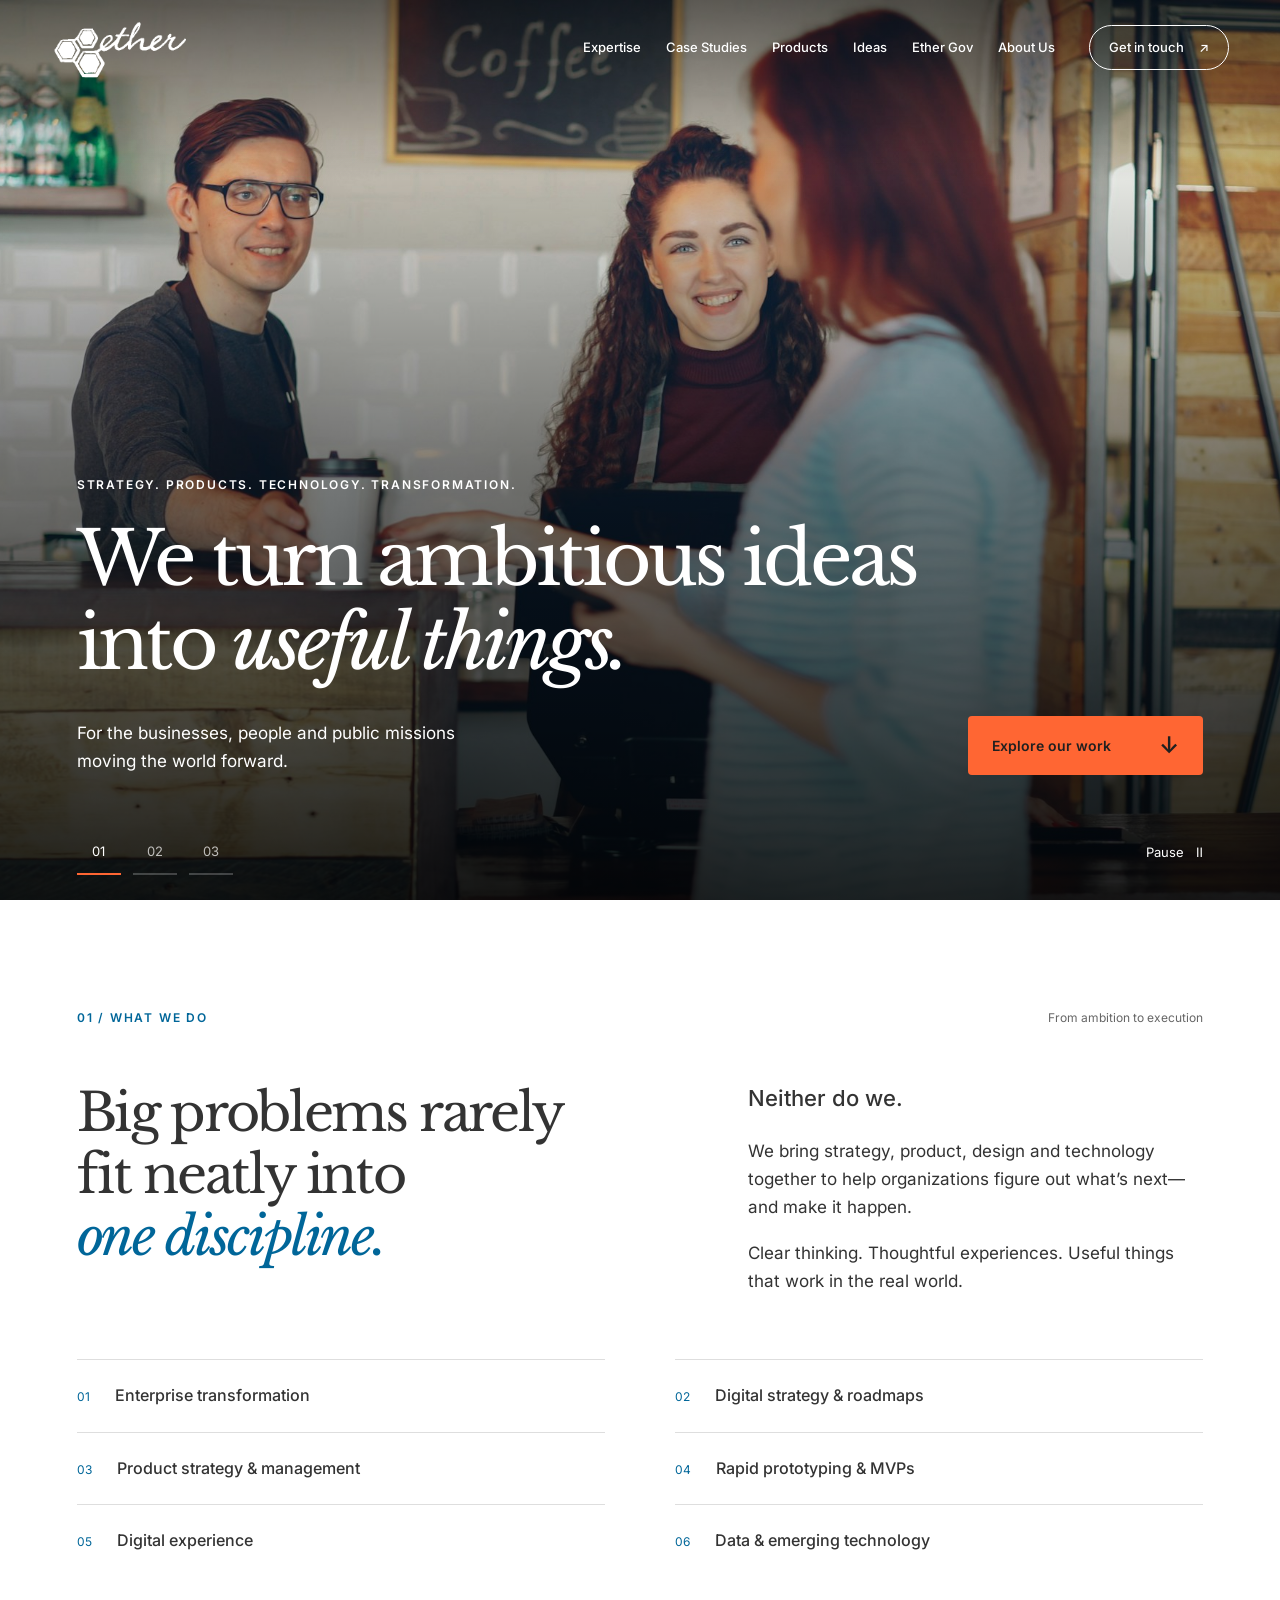
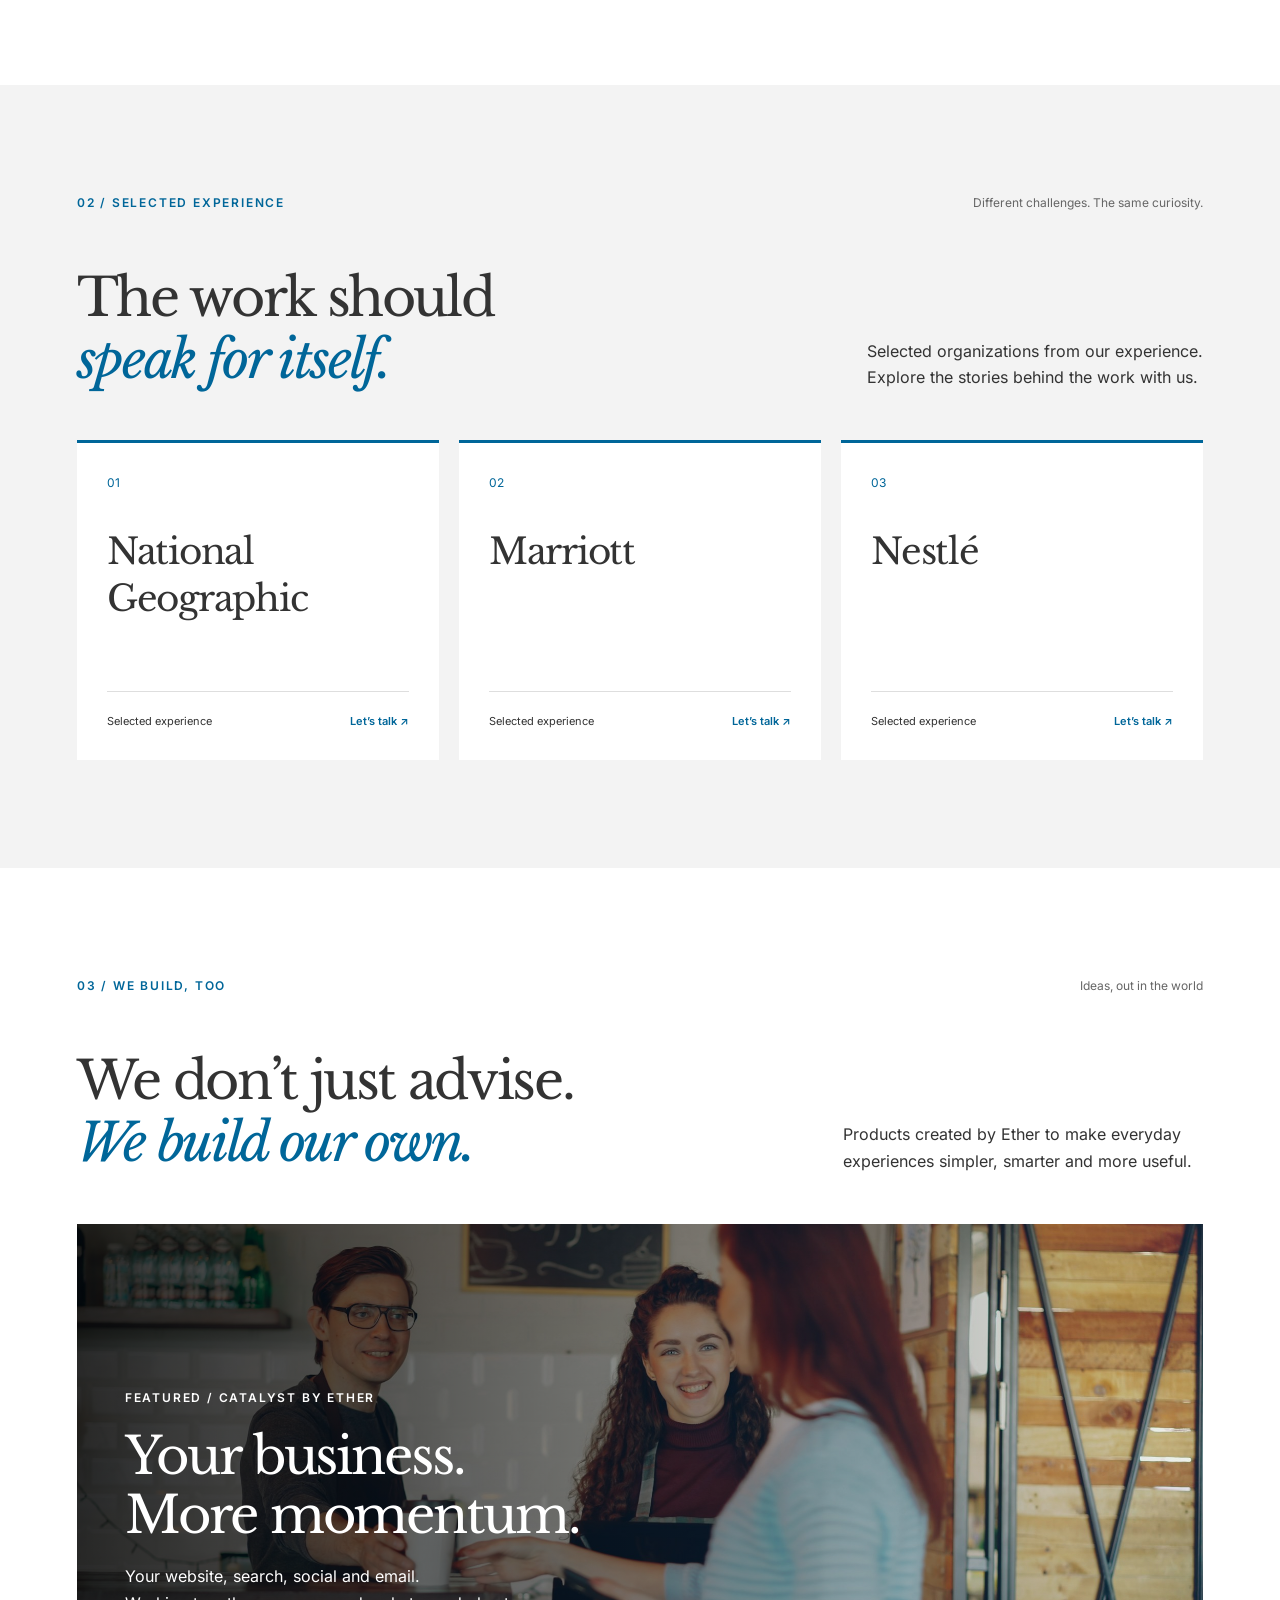
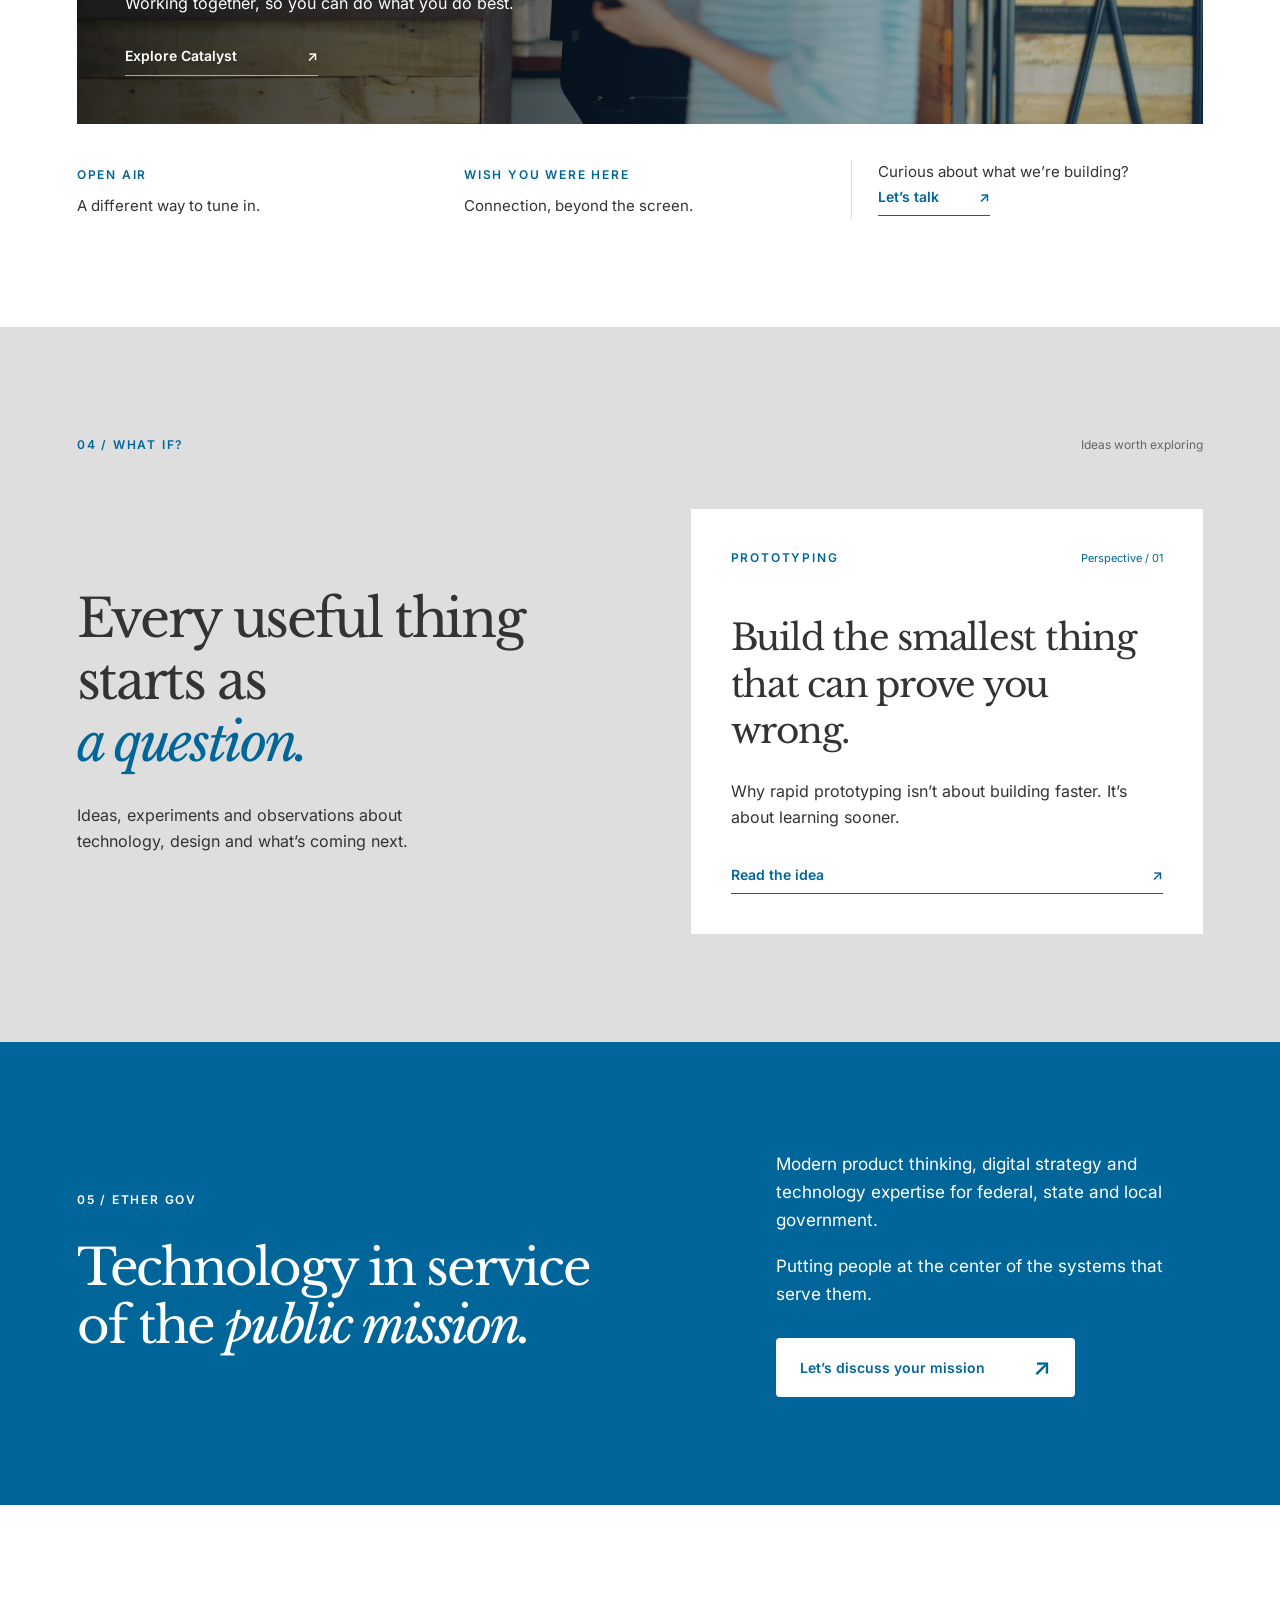
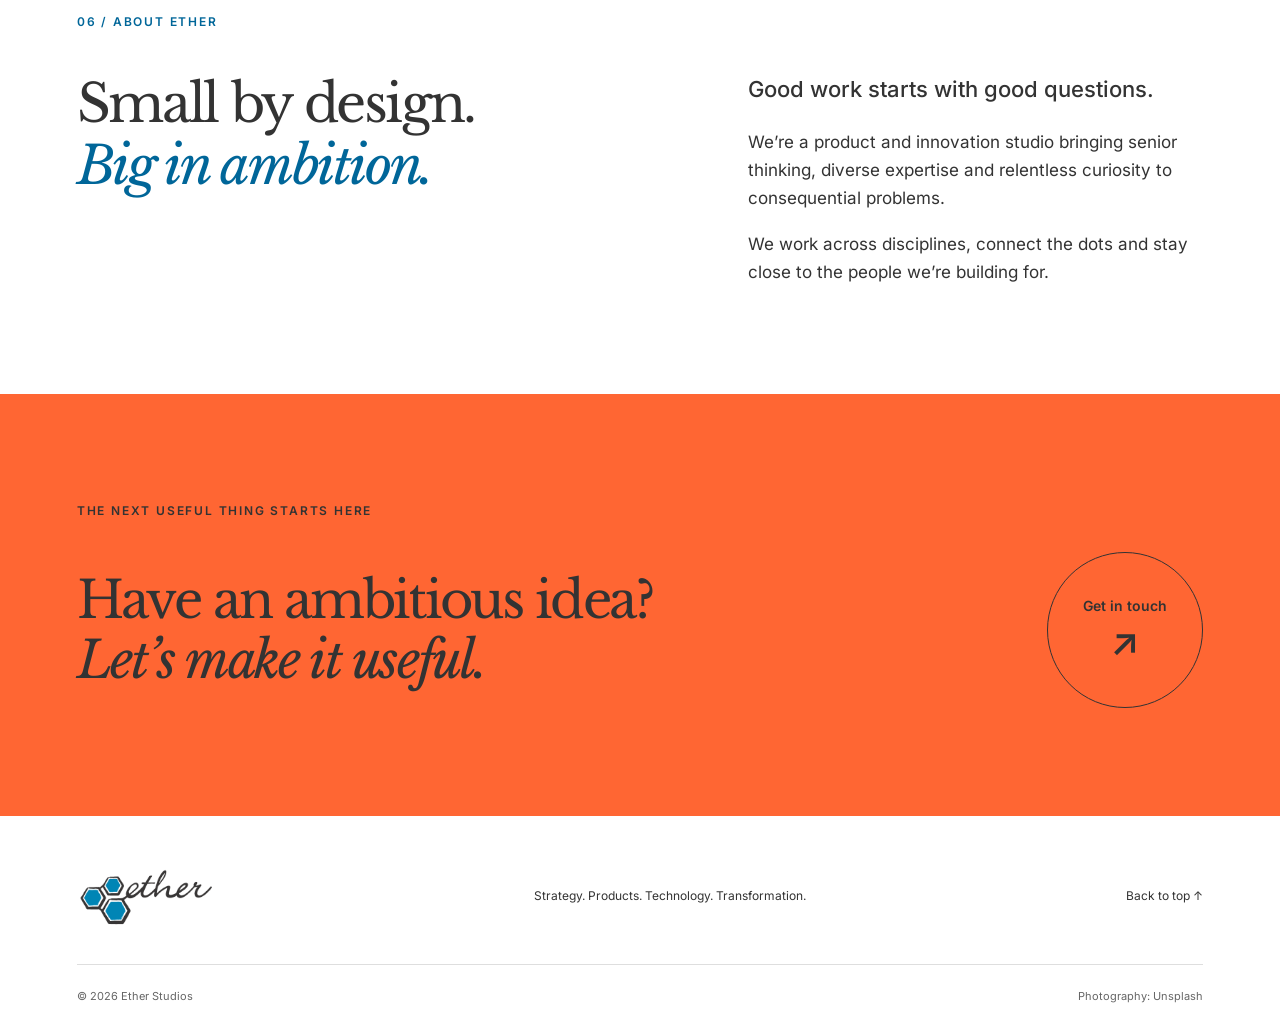
==== index.html @ bb3053fa "Preserve approved responsive homepage and rotating hero" ====
<!doctype html>
<html lang="en">
<head>
<meta charset="utf-8"><meta name="viewport" content="width=device-width, initial-scale=1">
<title>Ether — We turn ambitious ideas into useful things.</title>
<meta name="description" content="Strategy, products, technology and transformation. Ether brings senior thinking and practical creativity to ambitious ideas.">
<meta name="robots" content="noindex, nofollow">
<link rel="icon" href="assets/ether-logo.png" type="image/png">
<link rel="stylesheet" href="assets/fonts.css"><link rel="stylesheet" href="styles.css">
<script src="script.js" defer></script>
</head>
<body>
<a class="skip" href="#main">Skip to content</a>
<header class="header"><a class="logo" href="#top" aria-label="Ether home"><img src="assets/ether-logo.png" width="379" height="171" alt="Ether"></a><button class="menu-toggle" aria-expanded="false" aria-controls="navigation">Menu <span aria-hidden="true">＋</span></button><nav id="navigation" aria-label="Main navigation"><a href="#expertise">Expertise</a><a href="#work">Case Studies</a><a href="#products">Products</a><a href="#ideas">Ideas</a><a href="#government">Ether Gov</a><a href="#about">About Us</a><a class="nav-contact" href="#contact">Get in touch <span aria-hidden="true">↗</span></a></nav></header>
<main id="main">
<section class="hero" id="top" aria-label="Ether highlights" aria-roledescription="carousel">
<div class="hero-slide is-active" role="group" aria-roledescription="slide" aria-label="1 of 3: Our promise"><img class="hero-photo" src="assets/coffee-moment.jpg" width="2200" height="1238" alt="A barista hands a coffee to a customer." fetchpriority="high"><div class="hero-scrim"></div><div class="hero-content wrap"><p class="eyebrow">Strategy. Products. Technology. Transformation.</p><h1>We turn ambitious ideas<br class="desktop-break"> into <em>useful things.</em></h1><div class="hero-bottom"><p>For the businesses, people and public missions<br class="desktop-break"> moving the world forward.</p><a class="button button-orange" href="#work">Explore our work <span aria-hidden="true">↓</span></a></div></div></div>
<div class="hero-slide" role="group" aria-roledescription="slide" aria-label="2 of 3: Products" aria-hidden="true" inert><img class="hero-photo" src="assets/products-team.jpg" alt="Colleagues working together around laptops at a shared table."><div class="hero-scrim"></div><div class="hero-content wrap"><p class="eyebrow">Products / Built by Ether</p><h2>We don’t just advise.<br><em>We build our own.</em></h2><div class="hero-bottom"><p>Products that make everyday experiences<br class="desktop-break"> simpler, smarter and more useful.</p><a class="button button-orange" href="#products">Discover our products <span aria-hidden="true">↓</span></a></div></div></div>
<div class="hero-slide" role="group" aria-roledescription="slide" aria-label="3 of 3: Ether Gov" aria-hidden="true" inert><img class="hero-photo" src="assets/public-library.jpg" alt="People studying and using computers in a public library."><div class="hero-scrim"></div><div class="hero-content wrap"><p class="eyebrow">Ether Gov / People at the center</p><h2>Technology in service<br>of the <em>public mission.</em></h2><div class="hero-bottom"><p>Digital strategy and modern product thinking<br class="desktop-break"> for the systems that serve us all.</p><a class="button button-orange" href="#government">Explore Ether Gov <span aria-hidden="true">↓</span></a></div></div></div>
<div class="hero-controls wrap" aria-label="Slideshow controls"><div class="slide-selectors"><button aria-label="Show slide 1: Our promise" aria-current="true" data-slide="0">01</button><button aria-label="Show slide 2: Products" data-slide="1">02</button><button aria-label="Show slide 3: Ether Gov" data-slide="2">03</button></div><button class="rotation-toggle" aria-label="Pause slideshow">Pause <span aria-hidden="true">Ⅱ</span></button></div>
</section>
<section class="expertise section wrap" id="expertise"><div class="section-meta"><p class="eyebrow">01 / What we do</p><span>From ambition to execution</span></div><div class="intro-grid"><h2>Big problems rarely<br>fit neatly into<br><em>one discipline.</em></h2><div class="intro-copy"><p class="lead">Neither do we.</p><p>We bring strategy, product, design and technology together to help organizations figure out what’s next—and make it happen.</p><p>Clear thinking. Thoughtful experiences. Useful things that work in the real world.</p></div></div><div class="capabilities"><div><span>01</span><h3>Enterprise transformation</h3></div><div><span>02</span><h3>Digital strategy & roadmaps</h3></div><div><span>03</span><h3>Product strategy & management</h3></div><div><span>04</span><h3>Rapid prototyping & MVPs</h3></div><div><span>05</span><h3>Digital experience</h3></div><div><span>06</span><h3>Data & emerging technology</h3></div></div></section>
<section class="work section" id="work"><div class="wrap"><div class="section-meta"><p class="eyebrow">02 / Selected experience</p><span>Different challenges. The same curiosity.</span></div><div class="section-heading"><h2>The work should<br><em>speak for itself.</em></h2><p>Selected organizations from our experience.<br>Explore the stories behind the work with us.</p></div><div class="work-grid"><article class="work-card"><span class="project-number">01</span><h3>National<br>Geographic</h3><div class="work-card-bottom"><span>Selected experience</span><a href="#contact" aria-label="Discuss our National Geographic experience">Let’s talk <span aria-hidden="true">↗</span></a></div></article><article class="work-card"><span class="project-number">02</span><h3>Marriott</h3><div class="work-card-bottom"><span>Selected experience</span><a href="#contact" aria-label="Discuss our Marriott experience">Let’s talk <span aria-hidden="true">↗</span></a></div></article><article class="work-card"><span class="project-number">03</span><h3>Nestlé</h3><div class="work-card-bottom"><span>Selected experience</span><a href="#contact" aria-label="Discuss our Nestlé experience">Let’s talk <span aria-hidden="true">↗</span></a></div></article></div></div></section>
<section class="products section wrap" id="products"><div class="section-meta"><p class="eyebrow">03 / We build, too</p><span>Ideas, out in the world</span></div><div class="section-heading"><h2>We don’t just advise.<br><em>We build our own.</em></h2><p>Products created by Ether to make everyday experiences simpler, smarter and more useful.</p></div><a class="catalyst-feature" href="https://www.etherstudios.net/products/catalyst/"><img src="assets/coffee-moment.jpg" width="2200" height="1238" loading="lazy" alt="A customer and café team sharing a moment at the counter."><div class="product-scrim"></div><div class="catalyst-copy"><p class="eyebrow">Featured / Catalyst by Ether</p><h3>Your business.<br>More momentum.</h3><p>Your website, search, social and email.<br>Working together, so you can do what you do best.</p><span class="feature-link">Explore Catalyst <span aria-hidden="true">↗</span></span></div></a><div class="product-notes"><div><span class="eyebrow">Open Air</span><p>A different way to tune in.</p></div><div><span class="eyebrow">Wish You Were Here</span><p>Connection, beyond the screen.</p></div><p class="product-invitation">Curious about what we’re building?<br><a class="text-link" href="#contact">Let’s talk <span aria-hidden="true">↗</span></a></p></div></section>
<section class="ideas section" id="ideas"><div class="wrap"><div class="section-meta"><p class="eyebrow">04 / What if?</p><span>Ideas worth exploring</span></div><div class="ideas-grid"><div><h2>Every useful thing<br>starts as<br><em>a question.</em></h2><p>Ideas, experiments and observations about technology, design and what’s coming next.</p></div><article class="idea-card"><div class="idea-top"><span class="eyebrow">Prototyping</span><span>Perspective / 01</span></div><h3>Build the smallest thing that can prove you wrong.</h3><p>Why rapid prototyping isn’t about building faster. It’s about learning sooner.</p><button class="text-link" data-open-idea>Read the idea <span aria-hidden="true">↗</span></button></article></div></div></section>
<section class="government section" id="government"><div class="wrap government-grid"><div><p class="eyebrow">05 / Ether Gov</p><h2>Technology in service<br>of the <em>public mission.</em></h2></div><div><p>Modern product thinking, digital strategy and technology expertise for federal, state and local government.</p><p>Putting people at the center of the systems that serve them.</p><a class="button button-light" href="#contact">Let’s discuss your mission <span aria-hidden="true">↗</span></a></div></div></section>
<section class="about section wrap" id="about"><p class="eyebrow">06 / About Ether</p><div class="intro-grid"><h2>Small by design.<br><em>Big in ambition.</em></h2><div class="intro-copy"><p class="lead">Good work starts with good questions.</p><p>We’re a product and innovation studio bringing senior thinking, diverse expertise and relentless curiosity to consequential problems.</p><p>We work across disciplines, connect the dots and stay close to the people we’re building for.</p></div></div></section>
<section class="contact section" id="contact"><div class="wrap"><p class="eyebrow">The next useful thing starts here</p><div class="contact-row"><h2>Have an ambitious idea?<br><em>Let’s make it useful.</em></h2><a class="contact-circle" href="https://www.etherstudios.net/#contact"><span>Get in touch</span><span aria-hidden="true">↗</span></a></div></div></section>
</main>
<footer class="footer wrap"><div class="footer-main"><a class="logo" href="#top" aria-label="Ether home"><img src="assets/ether-logo.png" width="379" height="171" alt="Ether"></a><p>Strategy. Products. Technology. Transformation.</p><a href="#top">Back to top ↑</a></div><div class="footer-bottom"><span>© <span id="year">2026</span> Ether Studios</span><a href="https://unsplash.com/photos/a-customer-receives-a-coffee-at-a-coffee-shop-a641UgoV9Yw">Photography: Unsplash</a></div></footer>
<dialog id="idea-dialog" aria-labelledby="idea-title"><button class="dialog-close" aria-label="Close article">Close ×</button><article><p class="eyebrow">Ideas / Prototyping</p><h2 id="idea-title">Build the smallest thing that can prove you wrong.</h2><p class="article-deck">A prototype is a question you can put in someone’s hands.</p><p>An ambitious idea usually arrives with a long list of things it could become. Before building all of them, it helps to ask a smaller question: what would we need to learn to know whether this is worth pursuing?</p><h3>Start with the uncertainty.</h3><p>Maybe people don’t understand the offer. Maybe a task takes too many steps. Maybe the technology works, but doesn’t fit into anyone’s day. Pick the uncertainty that matters most. Then build only enough to test it.</p><h3>Make it real enough to learn.</h3><p>A paper sketch can test a conversation. A clickable screen can reveal a confusing flow. A simple working tool can show whether someone comes back. The right prototype is the one that makes the question answerable.</p><h3>Let the answer change the plan.</h3><p>Watch what people do. Ask what surprised them. Notice the workarounds. If the idea needs to change, that’s useful progress. The goal is to learn while change is still inexpensive.</p><p>Build a little. Learn something that matters. Decide what comes next.</p></article></dialog>
</body></html>
---- assets/fonts.css ----
@font-face {
  font-family: 'Inter';
  font-style: normal;
  font-weight: 400;
  font-display: swap;
  src: url(font-0.ttf) format('truetype');
}
@font-face {
  font-family: 'Inter';
  font-style: normal;
  font-weight: 500;
  font-display: swap;
  src: url(font-1.ttf) format('truetype');
}
@font-face {
  font-family: 'Inter';
  font-style: normal;
  font-weight: 600;
  font-display: swap;
  src: url(font-2.ttf) format('truetype');
}
@font-face {
  font-family: 'Inter';
  font-style: normal;
  font-weight: 700;
  font-display: swap;
  src: url(font-3.ttf) format('truetype');
}
@font-face {
  font-family: 'Libre Baskerville';
  font-style: italic;
  font-weight: 400;
  font-display: swap;
  src: url(font-4.ttf) format('truetype');
}
@font-face {
  font-family: 'Libre Baskerville';
  font-style: normal;
  font-weight: 400;
  font-display: swap;
  src: url(font-5.ttf) format('truetype');
}
@font-face {
  font-family: 'Libre Baskerville';
  font-style: normal;
  font-weight: 700;
  font-display: swap;
  src: url(font-6.ttf) format('truetype');
}
---- styles.css ----
:root{--blue:#006699;--orange:#ff6633;--light:#dedede;--dark:#333333;--serif:'Libre Baskerville',Georgia,serif;--sans:Inter,Arial,Helvetica,sans-serif}*{box-sizing:border-box}html{scroll-behavior:smooth;scroll-padding-top:100px}body{margin:0;background:#fff;color:var(--dark);font-family:var(--sans);font-size:16px;line-height:1.65}body.dialog-open{overflow:hidden}a{color:inherit;text-decoration:none}button{font:inherit;color:inherit;cursor:pointer}img{max-width:100%;display:block}h1,h2,h3,p{margin:0}h1,h2{font-family:var(--serif);font-weight:400;line-height:1.18;letter-spacing:-.045em}h2{font-size:clamp(36px,4.1vw,64px)}h2 em{color:var(--blue);font-weight:400}h3{line-height:1.4}p+p{margin-top:18px}a,button{-webkit-tap-highlight-color:transparent}a:focus-visible,button:focus-visible{outline:3px solid var(--blue);outline-offset:6px}.hero a:focus-visible,.government a:focus-visible{outline-color:white}.wrap{width:min(1280px,88%);margin-inline:auto}.section{padding-block:108px}.eyebrow{font:600 12px/1.5 var(--sans);letter-spacing:.15em;text-transform:uppercase}.header{height:96px;padding-inline:4%;display:flex;align-items:center;justify-content:space-between;gap:30px;background:white;position:sticky;top:0;z-index:20;border-bottom:1px solid #eee}.logo img{width:137px;height:auto}.header nav{display:flex;align-items:center;gap:25px;font-size:13px;font-weight:500}.header nav>a:not(.nav-contact):hover{color:var(--blue)}.nav-contact{border:1px solid var(--dark);border-radius:99px;padding:11px 19px;margin-left:9px}.nav-contact span{margin-left:12px}.nav-contact:hover{background:var(--dark);color:#fff}.menu-toggle{display:none}.skip{position:fixed;top:-100px;left:20px;z-index:99;background:white;padding:10px}.skip:focus{top:10px}.hero{position:relative;min-height:740px;height:min(820px,calc(100svh - 96px));color:#fff;display:flex;align-items:flex-end;isolation:isolate;background:var(--dark)}.hero-photo{position:absolute;inset:0;height:100%;width:100%;object-fit:cover;object-position:center 44%;z-index:-3}.hero-scrim{position:absolute;inset:0;background:linear-gradient(0deg,rgba(0,0,0,.85),rgba(0,0,0,.46) 48%,rgba(0,0,0,0) 85%);z-index:-2}.hero-content{padding-bottom:78px}.hero .eyebrow{margin-bottom:24px}.hero h1{font-size:clamp(46px,5.8vw,88px);max-width:1130px;line-height:1.13;letter-spacing:-.05em}.hero h1 em{font-weight:400;color:#fff}.hero-bottom{display:flex;align-items:flex-end;justify-content:space-between;gap:30px;margin-top:30px}.hero-bottom p{font-size:17px;line-height:1.65}.button{display:inline-flex;align-items:center;justify-content:space-between;gap:48px;border-radius:4px;padding:18px 24px;font-size:14px;font-weight:600;transition:transform .2s,background .2s}.button:hover{transform:translateY(-3px)}.button span{font-size:23px;line-height:1}.button-orange{background:var(--orange);color:#202020}.button-light{background:white;color:var(--blue)}.hero-note{position:absolute;right:6%;bottom:20px;font-size:11px;letter-spacing:.05em}.section-meta{display:flex;justify-content:space-between;gap:25px;align-items:center;margin-bottom:54px}.section-meta>.eyebrow{color:var(--blue)}.section-meta>span{font-size:12px;color:#666}.intro-grid{display:grid;grid-template-columns:1.25fr 1fr;gap:9%}.intro-copy{align-self:center;max-width:460px}.intro-copy p{font-size:17px}.intro-copy .lead{font-size:22px;font-weight:500;line-height:1.5;margin-bottom:22px}.capabilities{margin-top:64px;display:grid;grid-template-columns:1fr 1fr;column-gap:70px}.capabilities>div{border-top:1px solid var(--light);display:flex;align-items:baseline;gap:25px;padding:23px 0}.capabilities span{font-size:12px;color:var(--blue)}.capabilities h3{font:500 16px/1.6 var(--sans)}.work{background:#f3f3f3}.section-heading{display:flex;align-items:flex-end;justify-content:space-between;gap:60px;margin-bottom:50px}.section-heading>p{max-width:360px;font-size:16px}.work-grid{display:grid;grid-template-columns:repeat(3,1fr);gap:20px}.work-card{min-height:320px;background:white;padding:30px;display:flex;flex-direction:column;border-top:3px solid var(--blue)}.project-number{font-size:12px;color:var(--blue)}.work-card h3{font:400 clamp(25px,2.8vw,40px)/1.3 var(--serif);margin-block:36px;letter-spacing:-.035em}.work-card-bottom{margin-top:auto;border-top:1px solid var(--light);padding-top:20px;display:flex;justify-content:space-between;gap:15px;font-size:11px}.work-card-bottom>a{font-weight:600;color:var(--blue)}.work-card-bottom>a:hover{text-decoration:underline}.catalyst-feature{position:relative;min-height:500px;display:flex;align-items:flex-end;color:white;overflow:hidden;background:var(--dark);isolation:isolate}.catalyst-feature>img{position:absolute;inset:0;width:100%;height:100%;object-fit:cover;object-position:center 35%;z-index:-3}.product-scrim{position:absolute;inset:0;background:linear-gradient(90deg,rgba(0,0,0,.8),rgba(0,0,0,.36) 60%,transparent);z-index:-2}.catalyst-copy{padding:48px}.catalyst-copy .eyebrow{margin-bottom:20px}.catalyst-copy h3{font:400 clamp(36px,4vw,56px)/1.15 var(--serif);letter-spacing:-.04em;margin-bottom:18px}.catalyst-copy p:not(.eyebrow){font-size:16px}.feature-link{display:inline-flex;gap:70px;align-items:center;margin-top:28px;font-size:14px;font-weight:600;border-bottom:1px solid #ffffff90;padding-bottom:8px}.catalyst-feature:hover .feature-link{border-color:var(--orange)}.product-notes{display:grid;grid-template-columns:1fr 1fr 1fr;gap:35px;padding-top:36px}.product-notes .eyebrow{color:var(--blue)}.product-notes p{font-size:15px;margin-top:8px}.product-notes .product-invitation{margin:0;padding-left:26px;border-left:1px solid var(--light)}.text-link{display:inline-flex;justify-content:space-between;gap:40px;align-items:center;background:none;border:0;border-bottom:1px solid currentColor;padding:0 0 7px;color:var(--blue);font-size:14px;font-weight:600}.text-link:hover{border-bottom-color:var(--orange)}.ideas{background:var(--light)}.ideas-grid{display:grid;grid-template-columns:1fr 1fr;gap:9%;align-items:center}.ideas-grid>div>p{max-width:410px;margin-top:28px}.idea-card{background:#fff;padding:40px}.idea-top{display:flex;justify-content:space-between;gap:20px;font-size:11px;color:var(--blue);margin-bottom:48px}.idea-card h3{font:400 clamp(27px,2.8vw,39px)/1.3 var(--serif);letter-spacing:-.035em}.idea-card>p{margin-top:23px}.idea-card .text-link{margin-top:32px;width:100%}.government{background:var(--blue);color:#fff}.government-grid{display:grid;grid-template-columns:1.4fr 1fr;gap:9%;align-items:center}.government .eyebrow{margin-bottom:30px}.government h2{font-size:clamp(36px,3.9vw,58px)}.government h2 em{color:white}.government p:not(.eyebrow){font-size:17px}.government .button{margin-top:30px}.about>.eyebrow{color:var(--blue);margin-bottom:42px}.contact{background:var(--orange)}.contact h2 em{color:var(--dark)}.contact .eyebrow{margin-bottom:32px}.contact-row{display:flex;align-items:center;justify-content:space-between;gap:50px}.contact-row h2{font-size:clamp(36px,4vw,62px)}.contact-circle{width:156px;height:156px;flex-shrink:0;border:1px solid var(--dark);border-radius:50%;display:flex;flex-direction:column;align-items:center;justify-content:center;font-size:14px;font-weight:600;transition:background .2s,color .2s}.contact-circle>span:last-child{font-size:38px;line-height:1.3}.contact-circle:hover{background:var(--dark);color:white}.footer{padding-block:48px 26px}.footer-main{display:flex;align-items:center;justify-content:space-between;gap:30px;padding-bottom:38px}.footer-main p{font-size:12px}.footer-main>a:last-child{font-size:12px}.footer-bottom{display:flex;justify-content:space-between;gap:20px;border-top:1px solid var(--light);padding-top:22px;color:#666;font-size:11px}dialog{border:0;padding:35px 55px 55px;width:min(760px,90%);max-height:88svh;color:var(--dark);background:white}dialog::backdrop{background:#000a;backdrop-filter:blur(3px)}.dialog-close{display:block;margin-left:auto;border:1px solid var(--dark);border-radius:30px;background:white;padding:8px 16px;font-size:14px;margin-bottom:25px}dialog h2{font-size:36px;margin:20px 0 30px}dialog .article-deck{font-size:21px}dialog h3{font:600 18px var(--sans);margin:30px 0 14px}
@media(min-width:1600px){.hero{height:850px;max-height:none}}@media(max-width:1100px){.header nav{gap:15px;font-size:12px}.header{padding-inline:3%;gap:15px}.logo img{width:115px}.nav-contact{padding:10px 13px;margin:0}.hero{min-height:660px}.section{padding-block:80px}.work-card{padding:24px}.work-card-bottom{flex-direction:column;gap:6px}.government-grid{gap:6%}.button{gap:24px}.catalyst-copy{padding:36px}}@media(max-width:850px){html{scroll-padding-top:80px}.header{height:80px;padding-inline:6%}.menu-toggle{display:flex;gap:14px;align-items:center;background:none;border:1px solid var(--light);padding:8px 15px;font-size:14px}.header nav{display:none;position:absolute;top:80px;left:0;right:0;background:white;padding:24px 6%;box-shadow:0 16px 20px #0001;font-size:16px}.header nav.is-open{display:flex;flex-direction:column;align-items:stretch;gap:0}.header nav>a{padding:12px 0}.header nav .nav-contact{padding:12px 18px;margin-top:12px;align-self:start}.hero{height:780px;min-height:0}.hero h1{font-size:60px}.hero-photo{object-position:55% center}.hero-bottom{align-items:flex-start;flex-direction:column;gap:24px}.hero-content{padding-bottom:58px}.intro-grid,.government-grid{grid-template-columns:1fr;gap:36px}.intro-copy{max-width:600px}.capabilities{column-gap:30px}.section-heading{align-items:flex-start;flex-direction:column;gap:28px}.section-heading>p{max-width:550px}.work-grid{gap:12px}.work-card{padding:20px;min-height:290px}.work-card h3{font-size:27px}.ideas-grid{gap:35px}.idea-card{padding:27px}.idea-top{flex-direction:column;gap:8px;margin-bottom:30px}.product-notes{grid-template-columns:1fr 1fr}.product-notes .product-invitation{grid-column:1/-1;padding-left:0;border-left:0;border-top:1px solid var(--light);padding-top:22px}.government-grid>div:last-child{max-width:560px}.contact-circle{width:130px;height:130px}.footer-main{flex-wrap:wrap}.footer-main p{order:3;width:100%}}@media(max-width:560px){.section{padding-block:64px}.wrap{width:88%}.hero{height:740px}.hero h1{font-size:43px;line-height:1.2;letter-spacing:-.045em}.desktop-break{display:none}.hero-photo{object-position:48% center}.hero-scrim{background:linear-gradient(0deg,rgba(0,0,0,.9),rgba(0,0,0,.58) 48%,rgba(0,0,0,.05) 90%)}.hero .eyebrow{max-width:260px;font-size:10px;line-height:1.8;margin-bottom:20px}.hero-bottom p{font-size:16px;max-width:310px}.hero-note{font-size:10px}.section-meta{margin-bottom:34px}.section-meta>span{display:none}h2{font-size:35px}.intro-grid{gap:30px}.intro-copy p{font-size:16px}.capabilities{grid-template-columns:1fr;margin-top:38px}.capabilities>div{padding:17px 0}.capabilities h3{font-size:15px}.work-grid{grid-template-columns:1fr;gap:16px}.work-card{min-height:230px;padding:25px}.work-card h3{font-size:33px;margin-block:24px}.work-card h3 br{display:initial}.work-card-bottom{flex-direction:row;font-size:11px}.catalyst-feature{min-height:480px}.catalyst-copy{padding:28px}.catalyst-feature>img{object-position:50% center}.product-scrim{background:linear-gradient(0deg,#000d,#0004)}.catalyst-copy h3{font-size:37px}.catalyst-copy p:not(.eyebrow){font-size:15px}.product-notes{gap:20px}.product-notes p{font-size:14px}.ideas-grid{grid-template-columns:1fr;gap:36px}.idea-top{flex-direction:row;font-size:10px}.idea-card h3{font-size:30px}.government h2{font-size:35px}.government .button{font-size:13px}.contact-row{flex-direction:column;align-items:flex-start;gap:30px}.contact-row h2{font-size:35px}.contact-circle{border-radius:4px;width:auto;height:auto;flex-direction:row;gap:45px;padding:12px 22px}.contact-circle>span:last-child{font-size:25px}.footer-bottom{flex-direction:column;gap:12px}dialog{padding:24px;width:94%}dialog h2{font-size:28px}}
@media(prefers-reduced-motion:reduce){html{scroll-behavior:auto}*,*::before,*::after{transition:none!important}}
/* The navigation sits over the photograph, then gains a solid surface on scroll. */
.header{position:fixed;inset:0 0 auto;background:transparent;border-bottom-color:transparent;color:#fff;transition:background .2s,color .2s,box-shadow .2s}
.header>.logo img{filter:brightness(0) invert(1)}
.header .nav-contact{border-color:currentColor}
.header nav>a:not(.nav-contact):hover{color:inherit;text-decoration:underline;text-underline-offset:5px}
.header .menu-toggle{border-color:currentColor}
.header.is-scrolled{background:#fff;color:var(--dark);box-shadow:0 3px 18px #0000000d}
.header.is-scrolled>.logo img{filter:none}
.hero{height:min(916px,100svh);min-height:836px}
.hero::after{content:"";position:absolute;inset:0 0 auto;height:180px;background:linear-gradient(#0008,transparent);z-index:-1;pointer-events:none}
@media(min-width:1600px){.hero{height:946px}}
@media(max-width:1100px){.hero{min-height:756px}}
@media(max-width:850px){.header nav{color:var(--dark)}.hero{height:860px;min-height:0}}
@media(max-width:560px){.hero{height:820px;min-height:0}}
@media(prefers-reduced-motion:reduce){.header{transition:none}}
/* Lightweight hero carousel. Inactive slides cannot receive keyboard focus. */
.hero{display:block;overflow:hidden}
.hero-slide{position:absolute;inset:0;display:flex;align-items:flex-end;isolation:isolate;opacity:0;visibility:hidden;transition:opacity .65s ease,visibility .65s;pointer-events:none}
.hero-slide.is-active{opacity:1;visibility:visible;pointer-events:auto}
.hero-slide .hero-content{padding-top:140px;padding-bottom:125px}
.hero-slide h2{font-size:clamp(46px,5.8vw,88px);max-width:1130px;line-height:1.13;letter-spacing:-.05em}
.hero-slide h2 em{color:white}
.hero::after{z-index:2}
.hero-controls{position:absolute;bottom:25px;left:6%;display:flex;justify-content:space-between;align-items:center;z-index:3}
.hero-controls button{background:transparent;color:#fff;border:0;min-height:44px;min-width:44px;font-size:13px}
.slide-selectors{display:flex;gap:12px}
.slide-selectors button{border-bottom:2px solid #ffffff50;opacity:.7}
.slide-selectors button[aria-current="true"]{border-color:var(--orange);opacity:1}
.rotation-toggle{display:flex;gap:12px;align-items:center;padding:8px 0 8px 15px}
.hero-controls button:focus-visible{outline:2px solid white;outline-offset:4px}
@media(max-width:850px){.hero-slide h2{font-size:60px}}
@media(max-width:560px){.hero-slide h2{font-size:43px;line-height:1.2}.hero-slide .hero-content{padding-bottom:110px}.hero-controls{bottom:18px}}
@media(prefers-reduced-motion:reduce){.hero-slide{transition:none}}
.hero-slide:nth-child(2) .hero-photo{object-position:50% 40%}
.hero-slide:nth-child(3) .hero-photo{object-position:50% 40%}
@media(max-width:560px){.hero-slide:nth-child(2) .hero-photo{object-position:42% center}.hero-slide:nth-child(3) .hero-photo{object-position:65% center}}
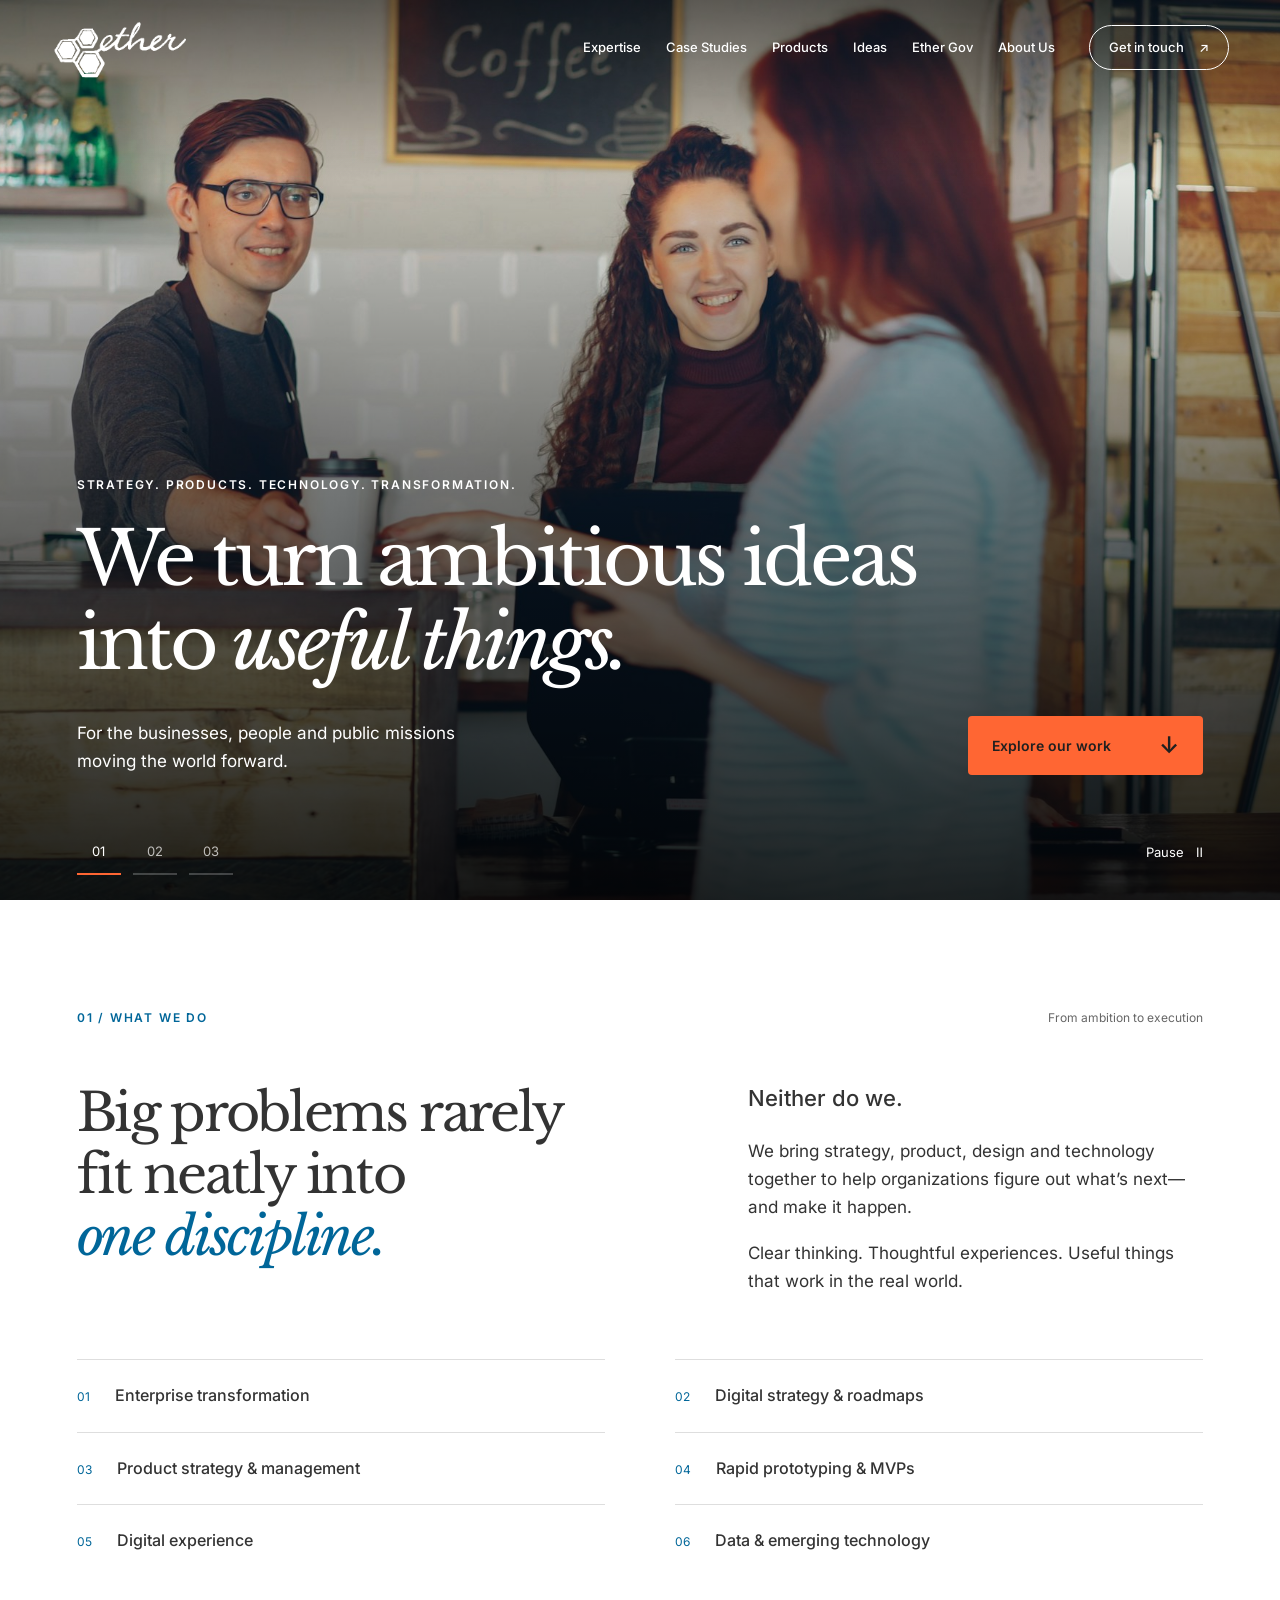
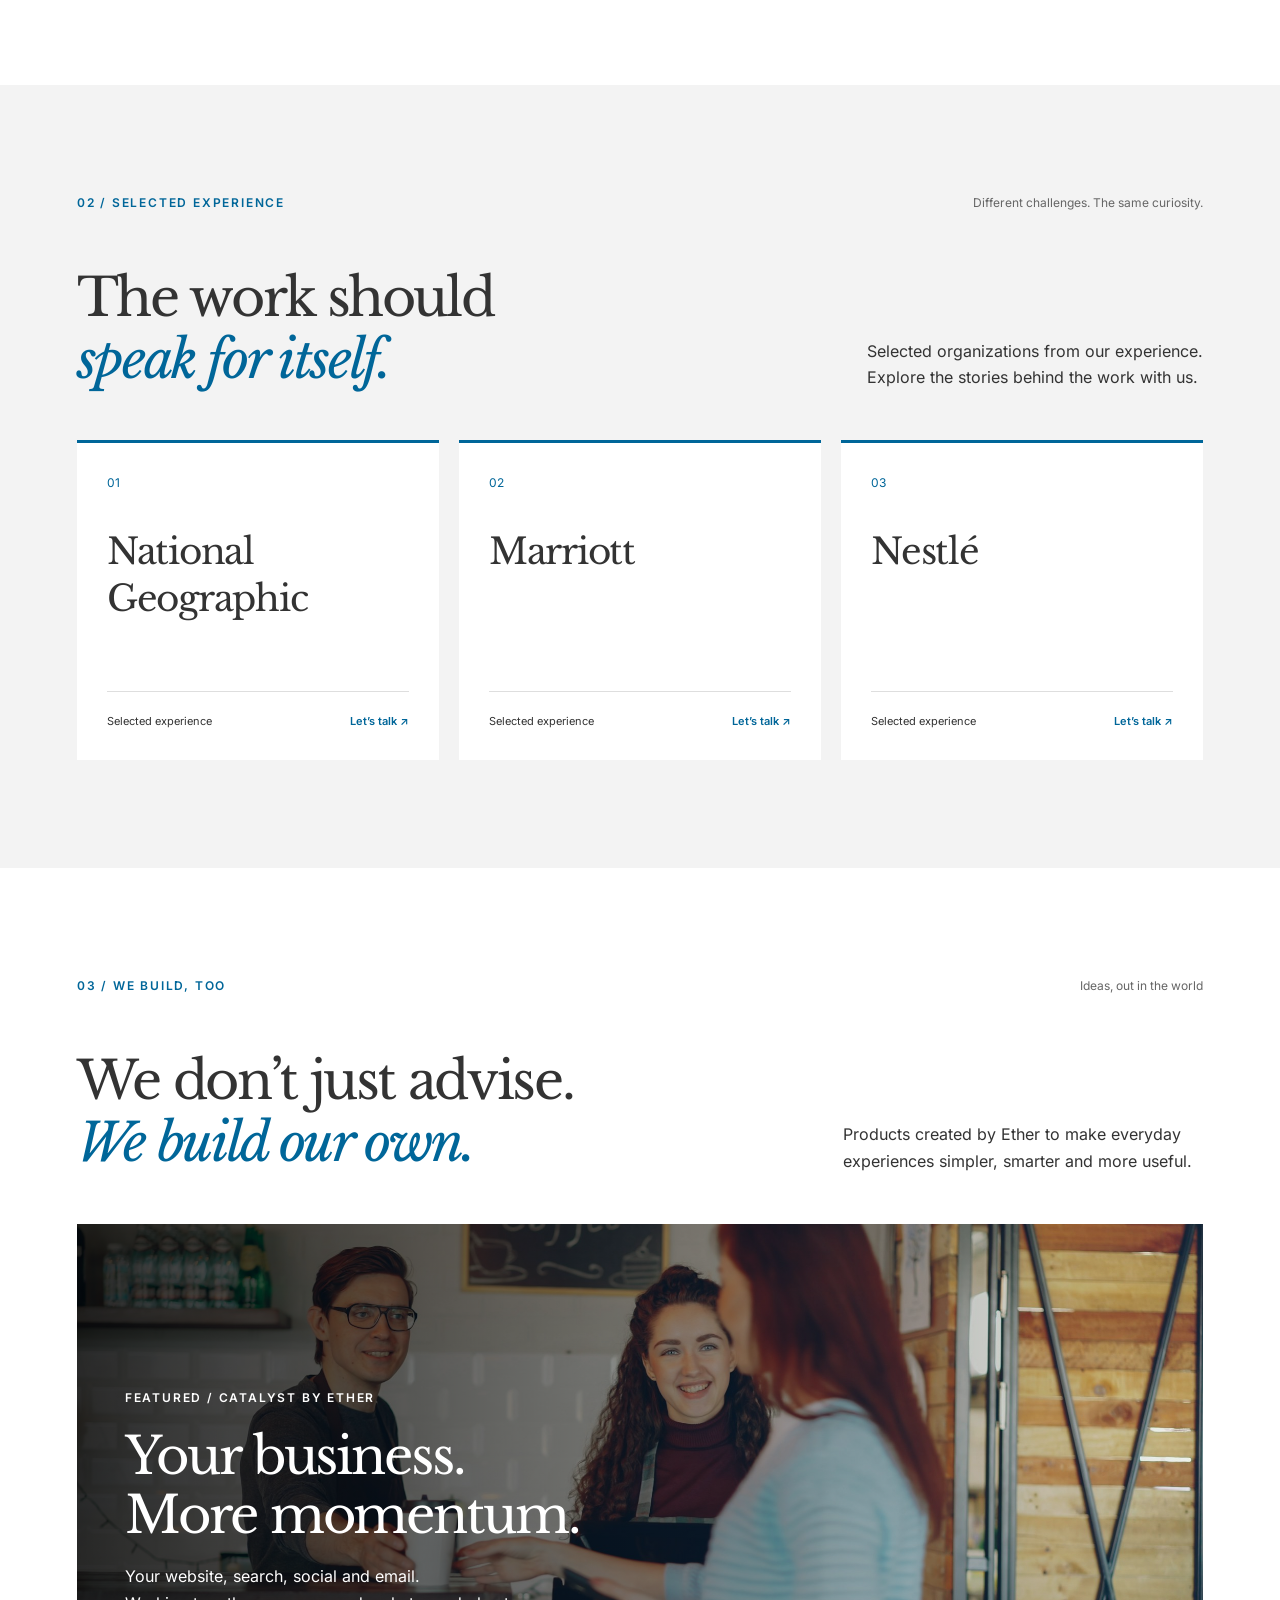
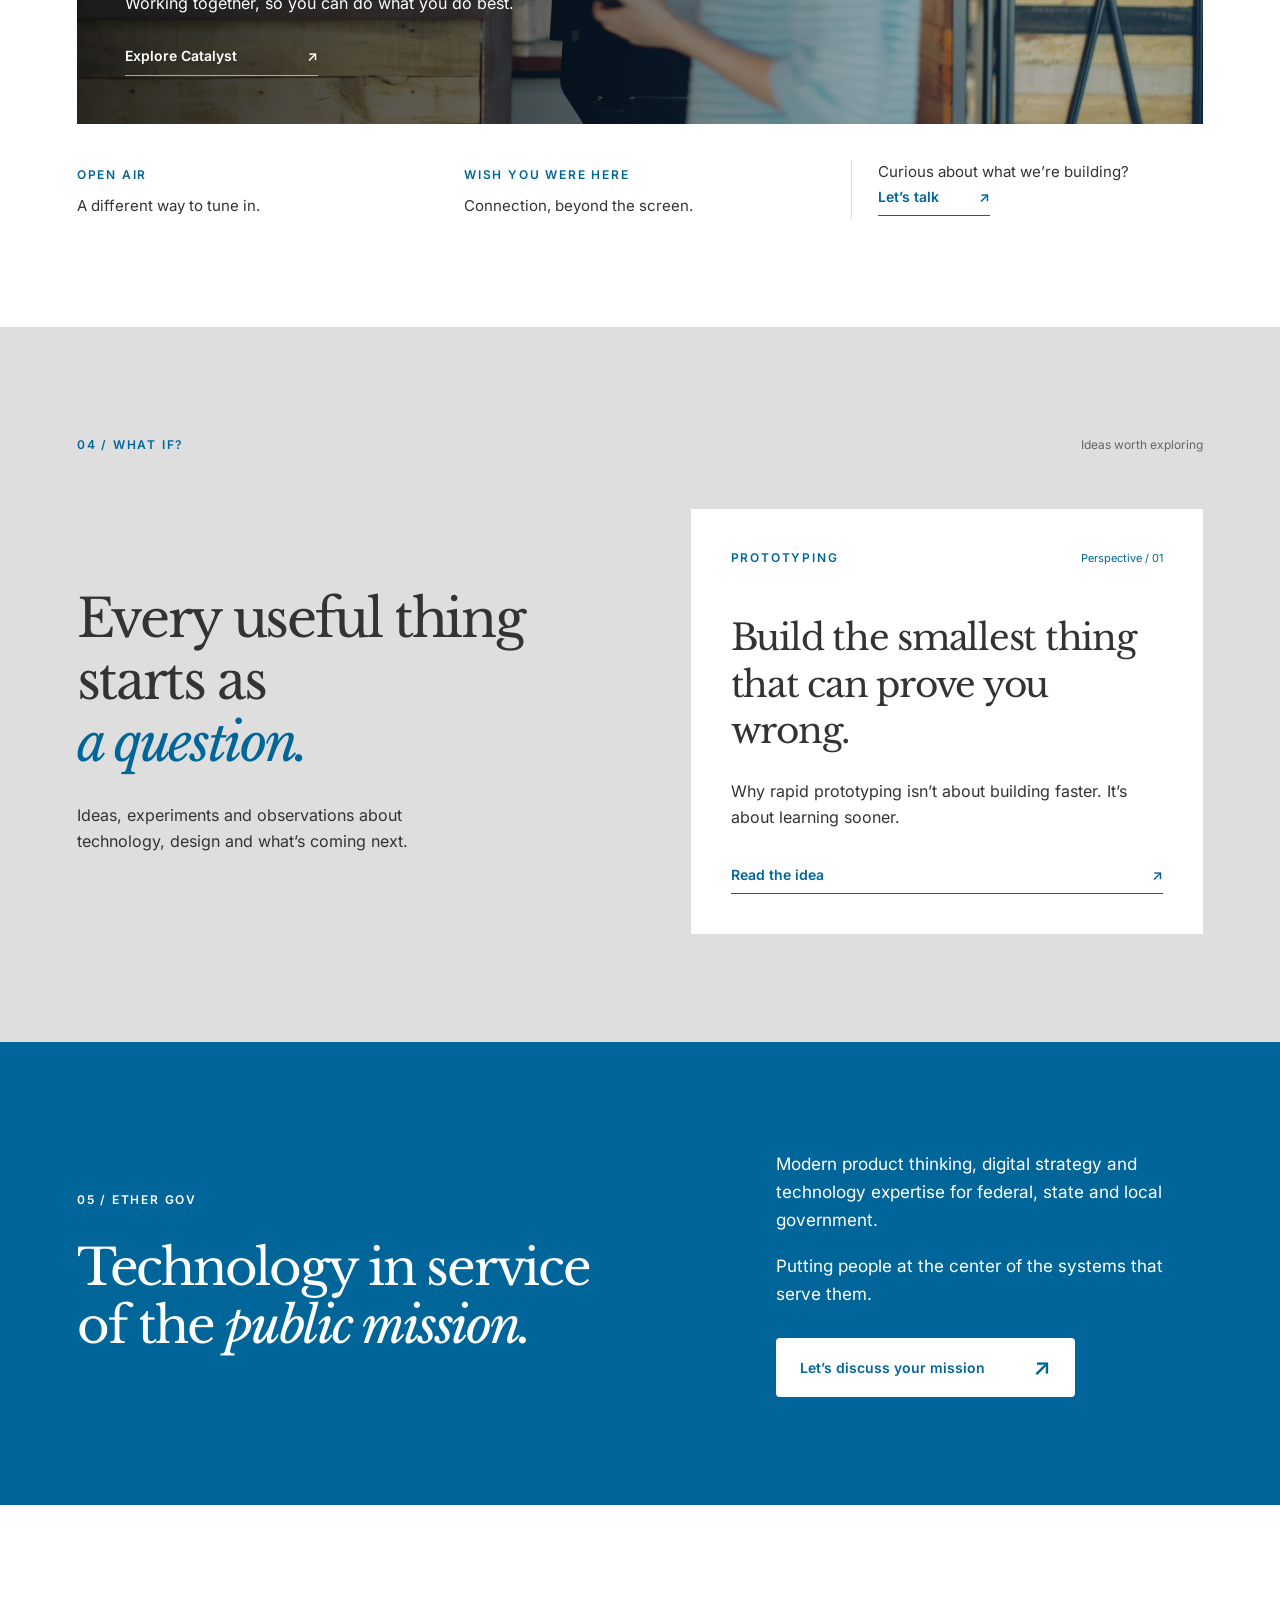
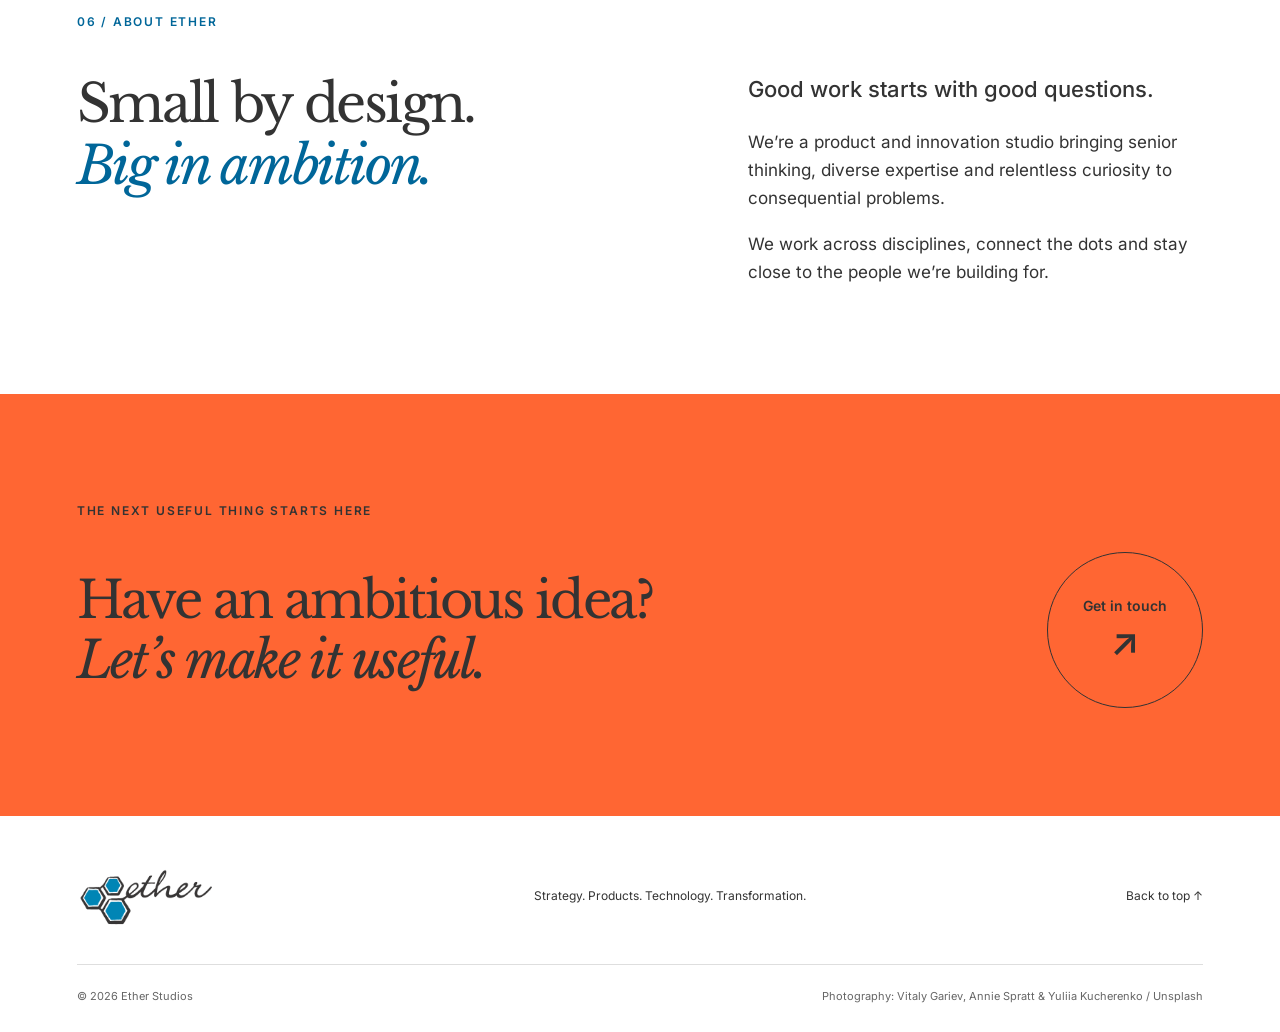
==== commit d9211d05: "Expand core website pages and add GitHub review packaging" ====
--- a/index.html
+++ b/index.html
@@ -4,29 +4,29 @@
 <meta charset="utf-8"><meta name="viewport" content="width=device-width, initial-scale=1">
 <title>Ether — We turn ambitious ideas into useful things.</title>
 <meta name="description" content="Strategy, products, technology and transformation. Ether brings senior thinking and practical creativity to ambitious ideas.">
-<meta name="robots" content="noindex, nofollow">
-<link rel="icon" href="assets/ether-logo.png" type="image/png">
-<link rel="stylesheet" href="assets/fonts.css"><link rel="stylesheet" href="styles.css">
-<script src="script.js" defer></script>
+<link rel="canonical" href="https://www.etherstudios.net/"><meta name="robots" content="noindex, nofollow">
+<link rel="icon" href="/assets/ether-logo.png" type="image/png">
+<link rel="stylesheet" href="/assets/fonts.css"><link rel="stylesheet" href="/styles.css">
+<script src="/script.js" defer></script>
 </head>
 <body>
 <a class="skip" href="#main">Skip to content</a>
-<header class="header"><a class="logo" href="#top" aria-label="Ether home"><img src="assets/ether-logo.png" width="379" height="171" alt="Ether"></a><button class="menu-toggle" aria-expanded="false" aria-controls="navigation">Menu <span aria-hidden="true">＋</span></button><nav id="navigation" aria-label="Main navigation"><a href="#expertise">Expertise</a><a href="#work">Case Studies</a><a href="#products">Products</a><a href="#ideas">Ideas</a><a href="#government">Ether Gov</a><a href="#about">About Us</a><a class="nav-contact" href="#contact">Get in touch <span aria-hidden="true">↗</span></a></nav></header>
+<header class="header"><a class="logo" href="/" aria-label="Ether home"><img src="/assets/ether-logo.png" width="379" height="171" alt="Ether"></a><button class="menu-toggle" aria-expanded="false" aria-controls="navigation">Menu <span aria-hidden="true">＋</span></button><nav id="navigation" aria-label="Main navigation"><a href="/expertise/">Expertise</a><a href="/case-studies/">Case Studies</a><a href="/products/">Products</a><a href="/ideas/">Ideas</a><a href="/ether-gov/">Ether Gov</a><a href="/about/">About Us</a><a class="nav-contact" href="/#contact">Get in touch <span aria-hidden="true">↗</span></a></nav></header>
 <main id="main">
 <section class="hero" id="top" aria-label="Ether highlights" aria-roledescription="carousel">
-<div class="hero-slide is-active" role="group" aria-roledescription="slide" aria-label="1 of 3: Our promise"><img class="hero-photo" src="assets/coffee-moment.jpg" width="2200" height="1238" alt="A barista hands a coffee to a customer." fetchpriority="high"><div class="hero-scrim"></div><div class="hero-content wrap"><p class="eyebrow">Strategy. Products. Technology. Transformation.</p><h1>We turn ambitious ideas<br class="desktop-break"> into <em>useful things.</em></h1><div class="hero-bottom"><p>For the businesses, people and public missions<br class="desktop-break"> moving the world forward.</p><a class="button button-orange" href="#work">Explore our work <span aria-hidden="true">↓</span></a></div></div></div>
-<div class="hero-slide" role="group" aria-roledescription="slide" aria-label="2 of 3: Products" aria-hidden="true" inert><img class="hero-photo" src="assets/products-team.jpg" alt="Colleagues working together around laptops at a shared table."><div class="hero-scrim"></div><div class="hero-content wrap"><p class="eyebrow">Products / Built by Ether</p><h2>We don’t just advise.<br><em>We build our own.</em></h2><div class="hero-bottom"><p>Products that make everyday experiences<br class="desktop-break"> simpler, smarter and more useful.</p><a class="button button-orange" href="#products">Discover our products <span aria-hidden="true">↓</span></a></div></div></div>
-<div class="hero-slide" role="group" aria-roledescription="slide" aria-label="3 of 3: Ether Gov" aria-hidden="true" inert><img class="hero-photo" src="assets/public-library.jpg" alt="People studying and using computers in a public library."><div class="hero-scrim"></div><div class="hero-content wrap"><p class="eyebrow">Ether Gov / People at the center</p><h2>Technology in service<br>of the <em>public mission.</em></h2><div class="hero-bottom"><p>Digital strategy and modern product thinking<br class="desktop-break"> for the systems that serve us all.</p><a class="button button-orange" href="#government">Explore Ether Gov <span aria-hidden="true">↓</span></a></div></div></div>
+<div class="hero-slide is-active" role="group" aria-roledescription="slide" aria-label="1 of 3: Our promise"><img class="hero-photo" src="/assets/coffee-moment.jpg" width="2200" height="1238" alt="A barista hands a coffee to a customer." fetchpriority="high"><div class="hero-scrim"></div><div class="hero-content wrap"><p class="eyebrow">Strategy. Products. Technology. Transformation.</p><h1>We turn ambitious ideas<br class="desktop-break"> into <em>useful things.</em></h1><div class="hero-bottom"><p>For the businesses, people and public missions<br class="desktop-break"> moving the world forward.</p><a class="button button-orange" href="/case-studies/">Explore our work <span aria-hidden="true">↓</span></a></div></div></div>
+<div class="hero-slide" role="group" aria-roledescription="slide" aria-label="2 of 3: Products" aria-hidden="true" inert><img class="hero-photo" src="/assets/products-team.jpg" alt="Colleagues working together around laptops at a shared table."><div class="hero-scrim"></div><div class="hero-content wrap"><p class="eyebrow">Products / Built by Ether</p><h2>We don’t just advise.<br><em>We build our own.</em></h2><div class="hero-bottom"><p>Products that make everyday experiences<br class="desktop-break"> simpler, smarter and more useful.</p><a class="button button-orange" href="/products/">Discover our products <span aria-hidden="true">↓</span></a></div></div></div>
+<div class="hero-slide" role="group" aria-roledescription="slide" aria-label="3 of 3: Ether Gov" aria-hidden="true" inert><img class="hero-photo" src="/assets/public-library.jpg" alt="People studying and using computers in a public library."><div class="hero-scrim"></div><div class="hero-content wrap"><p class="eyebrow">Ether Gov / People at the center</p><h2>Technology in service<br>of the <em>public mission.</em></h2><div class="hero-bottom"><p>Digital strategy and modern product thinking<br class="desktop-break"> for the systems that serve us all.</p><a class="button button-orange" href="/ether-gov/">Explore Ether Gov <span aria-hidden="true">↓</span></a></div></div></div>
 <div class="hero-controls wrap" aria-label="Slideshow controls"><div class="slide-selectors"><button aria-label="Show slide 1: Our promise" aria-current="true" data-slide="0">01</button><button aria-label="Show slide 2: Products" data-slide="1">02</button><button aria-label="Show slide 3: Ether Gov" data-slide="2">03</button></div><button class="rotation-toggle" aria-label="Pause slideshow">Pause <span aria-hidden="true">Ⅱ</span></button></div>
 </section>
 <section class="expertise section wrap" id="expertise"><div class="section-meta"><p class="eyebrow">01 / What we do</p><span>From ambition to execution</span></div><div class="intro-grid"><h2>Big problems rarely<br>fit neatly into<br><em>one discipline.</em></h2><div class="intro-copy"><p class="lead">Neither do we.</p><p>We bring strategy, product, design and technology together to help organizations figure out what’s next—and make it happen.</p><p>Clear thinking. Thoughtful experiences. Useful things that work in the real world.</p></div></div><div class="capabilities"><div><span>01</span><h3>Enterprise transformation</h3></div><div><span>02</span><h3>Digital strategy & roadmaps</h3></div><div><span>03</span><h3>Product strategy & management</h3></div><div><span>04</span><h3>Rapid prototyping & MVPs</h3></div><div><span>05</span><h3>Digital experience</h3></div><div><span>06</span><h3>Data & emerging technology</h3></div></div></section>
 <section class="work section" id="work"><div class="wrap"><div class="section-meta"><p class="eyebrow">02 / Selected experience</p><span>Different challenges. The same curiosity.</span></div><div class="section-heading"><h2>The work should<br><em>speak for itself.</em></h2><p>Selected organizations from our experience.<br>Explore the stories behind the work with us.</p></div><div class="work-grid"><article class="work-card"><span class="project-number">01</span><h3>National<br>Geographic</h3><div class="work-card-bottom"><span>Selected experience</span><a href="#contact" aria-label="Discuss our National Geographic experience">Let’s talk <span aria-hidden="true">↗</span></a></div></article><article class="work-card"><span class="project-number">02</span><h3>Marriott</h3><div class="work-card-bottom"><span>Selected experience</span><a href="#contact" aria-label="Discuss our Marriott experience">Let’s talk <span aria-hidden="true">↗</span></a></div></article><article class="work-card"><span class="project-number">03</span><h3>Nestlé</h3><div class="work-card-bottom"><span>Selected experience</span><a href="#contact" aria-label="Discuss our Nestlé experience">Let’s talk <span aria-hidden="true">↗</span></a></div></article></div></div></section>
-<section class="products section wrap" id="products"><div class="section-meta"><p class="eyebrow">03 / We build, too</p><span>Ideas, out in the world</span></div><div class="section-heading"><h2>We don’t just advise.<br><em>We build our own.</em></h2><p>Products created by Ether to make everyday experiences simpler, smarter and more useful.</p></div><a class="catalyst-feature" href="https://www.etherstudios.net/products/catalyst/"><img src="assets/coffee-moment.jpg" width="2200" height="1238" loading="lazy" alt="A customer and café team sharing a moment at the counter."><div class="product-scrim"></div><div class="catalyst-copy"><p class="eyebrow">Featured / Catalyst by Ether</p><h3>Your business.<br>More momentum.</h3><p>Your website, search, social and email.<br>Working together, so you can do what you do best.</p><span class="feature-link">Explore Catalyst <span aria-hidden="true">↗</span></span></div></a><div class="product-notes"><div><span class="eyebrow">Open Air</span><p>A different way to tune in.</p></div><div><span class="eyebrow">Wish You Were Here</span><p>Connection, beyond the screen.</p></div><p class="product-invitation">Curious about what we’re building?<br><a class="text-link" href="#contact">Let’s talk <span aria-hidden="true">↗</span></a></p></div></section>
-<section class="ideas section" id="ideas"><div class="wrap"><div class="section-meta"><p class="eyebrow">04 / What if?</p><span>Ideas worth exploring</span></div><div class="ideas-grid"><div><h2>Every useful thing<br>starts as<br><em>a question.</em></h2><p>Ideas, experiments and observations about technology, design and what’s coming next.</p></div><article class="idea-card"><div class="idea-top"><span class="eyebrow">Prototyping</span><span>Perspective / 01</span></div><h3>Build the smallest thing that can prove you wrong.</h3><p>Why rapid prototyping isn’t about building faster. It’s about learning sooner.</p><button class="text-link" data-open-idea>Read the idea <span aria-hidden="true">↗</span></button></article></div></div></section>
+<section class="products section wrap" id="products"><div class="section-meta"><p class="eyebrow">03 / We build, too</p><span>Ideas, out in the world</span></div><div class="section-heading"><h2>We don’t just advise.<br><em>We build our own.</em></h2><p>Products created by Ether to make everyday experiences simpler, smarter and more useful.</p></div><a class="catalyst-feature" href="https://www.etherstudios.net/products/catalyst/"><img src="/assets/coffee-moment.jpg" width="2200" height="1238" loading="lazy" alt="A customer and café team sharing a moment at the counter."><div class="product-scrim"></div><div class="catalyst-copy"><p class="eyebrow">Featured / Catalyst by Ether</p><h3>Your business.<br>More momentum.</h3><p>Your website, search, social and email.<br>Working together, so you can do what you do best.</p><span class="feature-link">Explore Catalyst <span aria-hidden="true">↗</span></span></div></a><div class="product-notes"><div><span class="eyebrow">Open Air</span><p>A different way to tune in.</p></div><div><span class="eyebrow">Wish You Were Here</span><p>Connection, beyond the screen.</p></div><p class="product-invitation">Curious about what we’re building?<br><a class="text-link" href="#contact">Let’s talk <span aria-hidden="true">↗</span></a></p></div></section>
+<section class="ideas section" id="ideas"><div class="wrap"><div class="section-meta"><p class="eyebrow">04 / What if?</p><span>Ideas worth exploring</span></div><div class="ideas-grid"><div><h2>Every useful thing<br>starts as<br><em>a question.</em></h2><p>Ideas, experiments and observations about technology, design and what’s coming next.</p></div><article class="idea-card"><div class="idea-top"><span class="eyebrow">Prototyping</span><span>Perspective / 01</span></div><h3>Build the smallest thing that can prove you wrong.</h3><p>Why rapid prototyping isn’t about building faster. It’s about learning sooner.</p><a class="text-link" href="/ideas/rapid-prototyping/">Read the idea <span aria-hidden="true">↗</span></a></article></div></div></section>
 <section class="government section" id="government"><div class="wrap government-grid"><div><p class="eyebrow">05 / Ether Gov</p><h2>Technology in service<br>of the <em>public mission.</em></h2></div><div><p>Modern product thinking, digital strategy and technology expertise for federal, state and local government.</p><p>Putting people at the center of the systems that serve them.</p><a class="button button-light" href="#contact">Let’s discuss your mission <span aria-hidden="true">↗</span></a></div></div></section>
 <section class="about section wrap" id="about"><p class="eyebrow">06 / About Ether</p><div class="intro-grid"><h2>Small by design.<br><em>Big in ambition.</em></h2><div class="intro-copy"><p class="lead">Good work starts with good questions.</p><p>We’re a product and innovation studio bringing senior thinking, diverse expertise and relentless curiosity to consequential problems.</p><p>We work across disciplines, connect the dots and stay close to the people we’re building for.</p></div></div></section>
 <section class="contact section" id="contact"><div class="wrap"><p class="eyebrow">The next useful thing starts here</p><div class="contact-row"><h2>Have an ambitious idea?<br><em>Let’s make it useful.</em></h2><a class="contact-circle" href="https://www.etherstudios.net/#contact"><span>Get in touch</span><span aria-hidden="true">↗</span></a></div></div></section>
 </main>
-<footer class="footer wrap"><div class="footer-main"><a class="logo" href="#top" aria-label="Ether home"><img src="assets/ether-logo.png" width="379" height="171" alt="Ether"></a><p>Strategy. Products. Technology. Transformation.</p><a href="#top">Back to top ↑</a></div><div class="footer-bottom"><span>© <span id="year">2026</span> Ether Studios</span><a href="https://unsplash.com/photos/a-customer-receives-a-coffee-at-a-coffee-shop-a641UgoV9Yw">Photography: Unsplash</a></div></footer>
-<dialog id="idea-dialog" aria-labelledby="idea-title"><button class="dialog-close" aria-label="Close article">Close ×</button><article><p class="eyebrow">Ideas / Prototyping</p><h2 id="idea-title">Build the smallest thing that can prove you wrong.</h2><p class="article-deck">A prototype is a question you can put in someone’s hands.</p><p>An ambitious idea usually arrives with a long list of things it could become. Before building all of them, it helps to ask a smaller question: what would we need to learn to know whether this is worth pursuing?</p><h3>Start with the uncertainty.</h3><p>Maybe people don’t understand the offer. Maybe a task takes too many steps. Maybe the technology works, but doesn’t fit into anyone’s day. Pick the uncertainty that matters most. Then build only enough to test it.</p><h3>Make it real enough to learn.</h3><p>A paper sketch can test a conversation. A clickable screen can reveal a confusing flow. A simple working tool can show whether someone comes back. The right prototype is the one that makes the question answerable.</p><h3>Let the answer change the plan.</h3><p>Watch what people do. Ask what surprised them. Notice the workarounds. If the idea needs to change, that’s useful progress. The goal is to learn while change is still inexpensive.</p><p>Build a little. Learn something that matters. Decide what comes next.</p></article></dialog>
+<footer class="footer wrap"><div class="footer-main"><a class="logo" href="/" aria-label="Ether home"><img src="/assets/ether-logo.png" width="379" height="171" alt="Ether"></a><p>Strategy. Products. Technology. Transformation.</p><a href="#top">Back to top ↑</a></div><div class="footer-bottom"><span>© <span id="year">2026</span> Ether Studios</span><span>Photography: Vitaly Gariev, Annie Spratt &amp; Yuliia Kucherenko / Unsplash</span></div></footer>
+
 </body></html>
--- a/styles.css
+++ b/styles.css
@@ -37,3 +37,10 @@
 .hero-slide:nth-child(2) .hero-photo{object-position:50% 40%}
 .hero-slide:nth-child(3) .hero-photo{object-position:50% 40%}
 @media(max-width:560px){.hero-slide:nth-child(2) .hero-photo{object-position:42% center}.hero-slide:nth-child(3) .hero-photo{object-position:65% center}}
+/* Interior pages extend the homepage typography, spacing and surfaces. */
+.inner-page{padding-top:96px}.inner-page .header{background:white;color:var(--dark);border-bottom:1px solid #eee}.inner-page .header>.logo img{filter:none}.header a[aria-current="page"]{text-decoration:underline;text-underline-offset:6px;text-decoration-color:var(--blue)}
+.page-hero{padding:45px 0 90px;border-bottom:1px solid var(--light)}.back-link{display:inline-block;font-size:13px;margin-bottom:48px;color:var(--blue)}.page-hero .eyebrow{color:var(--blue);margin-bottom:26px}.page-hero h1{font-size:clamp(44px,5.2vw,76px);max-width:1080px;line-height:1.16}.page-hero h1 em{color:var(--blue)}.page-intro{font-size:20px;line-height:1.65;max-width:730px;margin-top:30px}.soft-section{background:#f3f3f3}.blue-section{background:var(--blue);color:white;border:0}.blue-section h1 em,.blue-section .eyebrow,.blue-section .back-link{color:white}
+.capability-details article{display:grid;grid-template-columns:1.2fr 1fr;gap:9%;padding:45px 0;border-top:1px solid var(--light)}.capability-details article:first-child{padding-top:0;border:0}.capability-details article:last-child{padding-bottom:0}.capability-details h2{font-size:35px;line-height:1.3;margin-top:17px}.capability-details .eyebrow{color:var(--blue)}.service-tags{font-size:13px;color:#666;padding-top:15px}.three-columns{display:grid;grid-template-columns:repeat(3,1fr);gap:45px;margin-top:45px}.three-columns article{border-top:2px solid var(--orange);padding-top:22px}.three-columns article>span{color:var(--blue);font-size:13px}.three-columns h3{font-size:21px;margin:25px 0 16px;font-weight:500}.editorial-note{padding-top:65px;margin-top:60px;border-top:1px solid var(--light);max-width:850px}.editorial-note h2{font-size:42px;margin-bottom:25px}.editorial-note>.eyebrow{color:var(--blue);margin-bottom:25px}.editorial-note>p:not(.eyebrow){max-width:540px}.editorial-note .text-link{margin-top:25px}.product-detail-grid{display:grid;grid-template-columns:1fr 1fr;gap:65px;margin-top:65px}.product-detail-grid article{border-top:1px solid var(--light);padding-top:28px}.product-detail-grid .eyebrow{color:var(--blue)}.product-detail-grid h2{font-size:39px;margin:28px 0}.product-detail-grid p:not(.eyebrow){max-width:440px}.product-detail-grid .text-link{margin-top:28px}
+.article-feature{display:grid;grid-template-columns:.85fr 1.15fr;gap:65px;align-items:center}.article-index-mark{background:var(--blue);color:white;font:400 110px/1.1 var(--serif);letter-spacing:-.05em;min-height:390px;display:flex;flex-direction:column;justify-content:center;padding:45px}.article-feature h2{font-size:43px;margin:25px 0}.article-feature .eyebrow{color:var(--blue)}.article-feature .text-link{margin-top:25px}.article-feature:hover .text-link{color:var(--dark)}.ideas-postscript{margin-top:70px;border-top:1px solid var(--light);padding-top:28px;color:#666}.ideas-postscript p+p{margin-top:4px}.article-layout{display:grid;grid-template-columns:230px minmax(0,720px);gap:60px}.article-layout aside{font-size:14px}.article-layout aside .eyebrow{color:var(--blue)}.article-layout aside>a{display:inline-block;color:var(--blue);margin-top:25px}.article-body{font-size:18px;line-height:1.85}.article-body .article-deck{font:400 29px/1.5 var(--serif);margin-bottom:28px}.article-body h3{font-size:23px;line-height:1.4;margin:40px 0 18px}.article-next{border-top:1px solid var(--light);margin-top:50px;padding-top:30px}.article-next .eyebrow{color:var(--blue)}.article-next h3{margin:18px 0}.wide-photo img{width:100%;max-height:530px;object-fit:cover}.wide-photo p{font-size:12px;color:#666;margin-top:13px}
+@media(max-width:850px){.inner-page{padding-top:80px}.page-hero{padding-bottom:65px}.page-hero h1{font-size:52px}.page-intro{font-size:18px}.capability-details article{gap:35px}.three-columns{gap:25px}.product-detail-grid{gap:35px}.article-feature{gap:35px}.article-feature h2{font-size:33px}.article-index-mark{font-size:80px;padding:30px;min-height:330px}.article-layout{grid-template-columns:1fr;gap:35px}.article-layout aside{border-bottom:1px solid var(--light);padding-bottom:30px}.article-layout aside>a{margin-top:12px}}
+@media(max-width:560px){.page-hero{padding:30px 0 55px}.back-link{margin-bottom:35px}.page-hero h1{font-size:39px}.page-intro{font-size:17px}.capability-details article,.three-columns,.product-detail-grid,.article-feature{grid-template-columns:1fr;gap:28px}.capability-details h2{font-size:29px}.capability-details article{padding-block:32px}.three-columns{margin-top:30px;gap:35px}.three-columns h3{font-size:21px}.editorial-note{margin-top:40px;padding-top:40px}.editorial-note h2,.product-detail-grid h2{font-size:32px}.article-index-mark{min-height:240px;font-size:70px}.article-feature h2{font-size:33px}.article-body{font-size:17px}.article-body .article-deck{font-size:25px}.wide-photo img{height:310px}.product-detail-grid{margin-top:40px;gap:45px}}
